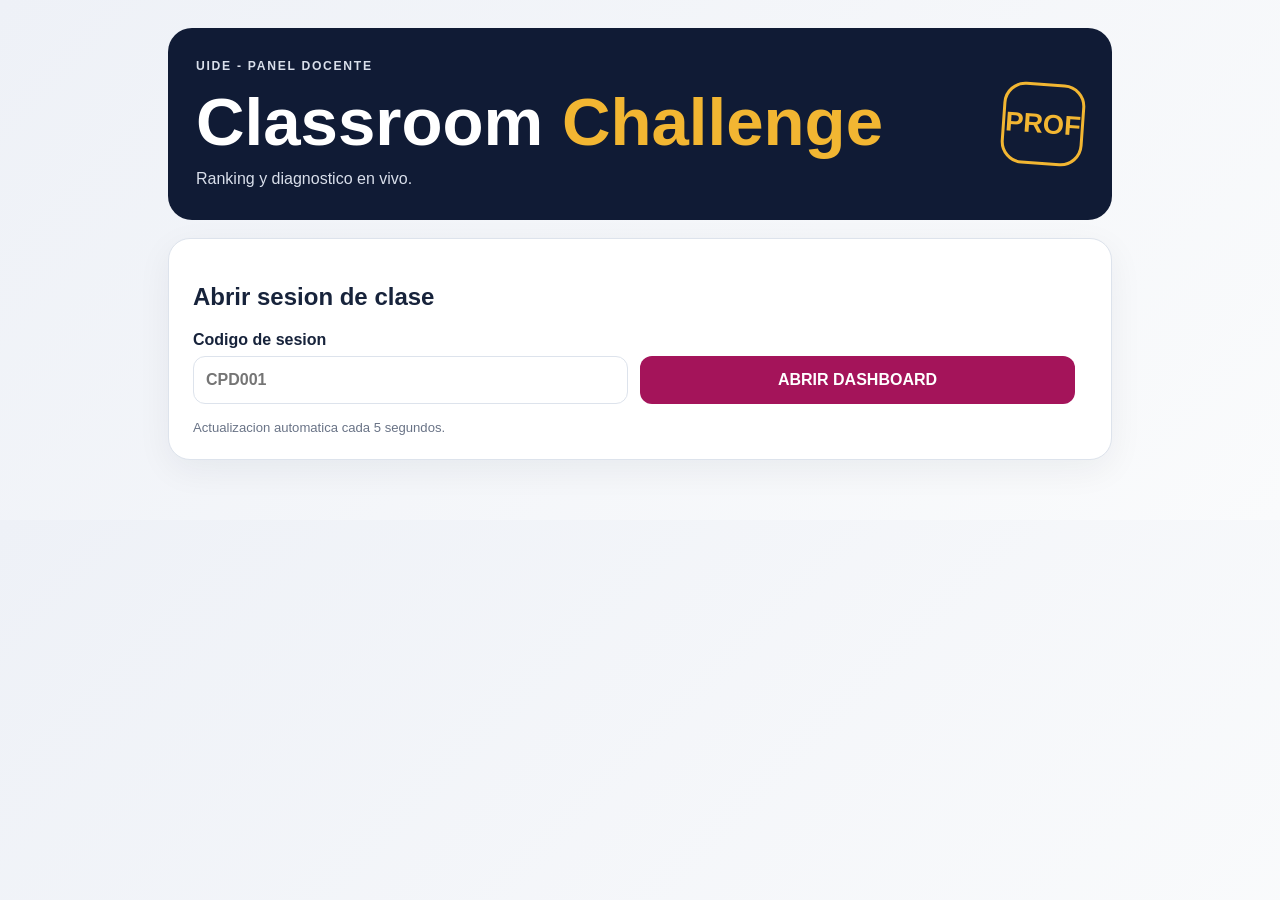
==== teacher.html @ 7f76e87a "Add teacher dashboard page" ====
<!doctype html><html lang="es"><head><meta charset="utf-8"><meta name="viewport" content="width=device-width,initial-scale=1"><title>Classroom Challenge - Docente</title><link rel="stylesheet" href="css/styles.css"></head><body><main class="shell"><header class="hero"><div><p class="eyebrow">UIDE - Panel docente</p><h1>Classroom <span>Challenge</span></h1><p>Ranking y diagnostico en vivo.</p></div><div class="hero-mark">PROF</div></header><section id="teacherLogin" class="card"><h2>Abrir sesion de clase</h2><form id="teacherForm"><label>Codigo de sesion<input id="teacherCode" maxlength="10" placeholder="CPD001"></label><button class="primary">ABRIR DASHBOARD</button></form><p class="note">Actualizacion automatica cada 5 segundos.</p></section><section id="dashboard" class="hidden"><div class="card dashboard-head"><div><p class="eyebrow">Sesion en vivo</p><h2 id="sessionTitle"></h2><p id="sessionMeta" class="note"></p></div><div class="live">EN VIVO</div></div><div class="teacher-stats"><div class="card metric"><b id="teamsCount">0</b><small>Equipos</small></div><div class="card metric"><b id="finishedCount">0</b><small>Finalizados</small></div><div class="card metric"><b id="avgAccuracy">-</b><small>Precision media</small></div><div class="card metric"><b id="answersCount">0</b><small>Respuestas</small></div></div><section class="card"><div class="section-title"><h2>Ranking en vivo</h2><span id="updatedAt" class="note"></span></div><div class="table-wrap"><table><thead><tr><th>#</th><th>Equipo</th><th>Puntos</th><th>Aciertos</th><th>Tiempo</th><th>Estado</th></tr></thead><tbody id="rankingBody"></tbody></table></div></section><div class="dashboard-grid"><section class="card"><h2>Rendimiento por categoria</h2><div id="categoryAnalytics"></div></section><section class="card"><h2>Preguntas con mas errores</h2><div id="hardQuestions"></div></section></div><button id="changeSession" class="secondary">Cambiar de sesion</button></section></main><script src="js/database.js"></script><script src="js/teacher.js"></script></body></html>
---- css/styles.css ----
:root{--navy:#101b35;--magenta:#a4145a;--yellow:#f2b632;--bg:#f4f6fa;--card:#fff;--text:#17233b;--muted:#697386;--line:#dde3ec;--ok:#13795b;--bad:#b42318}*{box-sizing:border-box}body{margin:0;font-family:Inter,Segoe UI,Arial,sans-serif;background:linear-gradient(135deg,#eef1f7,#fafbfc);color:var(--text)}button,input,select{font:inherit}.shell{max-width:980px;margin:auto;padding:28px 18px 60px}.hero{background:var(--navy);color:#fff;border-radius:24px;padding:28px;display:flex;align-items:center;justify-content:space-between;gap:20px;margin-bottom:18px}.hero h1{font-size:clamp(2.1rem,6vw,4.2rem);margin:.15em 0}.hero h1 span{color:var(--yellow)}.hero p{margin:.25em 0;color:#d9dfeb}.hero-mark{width:82px;height:82px;border:3px solid var(--yellow);border-radius:22px;display:grid;place-items:center;font-weight:900;font-size:1.7rem;color:var(--yellow);transform:rotate(4deg)}.card{background:var(--card);border:1px solid var(--line);border-radius:22px;padding:24px;box-shadow:0 10px 35px rgba(16,27,53,.06)}.hidden{display:none!important}.eyebrow{text-transform:uppercase;letter-spacing:.14em;font-size:.76rem;font-weight:800;color:var(--muted)}.modes{display:grid;grid-template-columns:1fr 1fr;gap:12px}.mode{border:1px solid var(--line);background:#fff;border-radius:16px;padding:18px;text-align:left;cursor:pointer}.mode b,.mode small{display:block}.mode b{font-size:1.05rem;margin-bottom:6px}.mode small,.note{color:var(--muted)}.mode.selected{border:2px solid var(--magenta);background:#fff8fb}form{display:grid;grid-template-columns:1fr 1fr auto;gap:12px;align-items:end;margin-top:20px}label{display:flex;flex-direction:column;gap:7px;font-weight:700}input,select{height:48px;border:1px solid var(--line);border-radius:12px;padding:0 12px;background:#fff}.primary,.secondary{height:48px;border:0;border-radius:12px;padding:0 20px;font-weight:900;cursor:pointer}.primary{background:var(--magenta);color:#fff}.secondary{background:#fff;border:1px solid var(--line);width:100%}.note{font-size:.82rem;margin:16px 0 0}.hud{display:flex;gap:18px;justify-content:space-between;flex-wrap:wrap}.track{height:8px;background:#edf0f5;border-radius:99px;overflow:hidden;margin:16px 0 24px}.track div{height:100%;width:0;background:linear-gradient(90deg,var(--magenta),var(--yellow));transition:width .25s}.answers{display:grid;grid-template-columns:1fr 1fr;gap:12px;margin-top:22px}.answer{min-height:70px;border:1px solid var(--line);border-radius:14px;background:#fff;padding:15px;text-align:left;font-weight:700;cursor:pointer}.answer:hover{border-color:var(--magenta);transform:translateY(-1px)}.answer:disabled{cursor:default;transform:none}.feedback{margin-top:16px;padding:15px;border-radius:14px;border:1px solid var(--line)}.feedback.ok{background:#f0faf6;border-color:#9bd5bf}.feedback.bad{background:#fff5f4;border-color:#efb6b1}.finish{font-size:3.5rem}.big{font-size:3.2rem;font-weight:900;color:var(--magenta)}.stats{display:grid;grid-template-columns:repeat(3,1fr);gap:10px;margin:18px 0}.stats div{background:#f5f7fa;border-radius:14px;padding:14px}.stats b,.stats small{display:block}.stats b{font-size:1.35rem}.stats small{color:var(--muted)}.category-results{margin:14px 0 20px}.cat-row{display:grid;grid-template-columns:1fr auto;gap:10px;border-bottom:1px solid var(--line);padding:8px 0}.cat-row span:last-child{font-weight:800}@media(max-width:720px){.modes,form,.answers{grid-template-columns:1fr}.hero-mark{display:none}.stats{grid-template-columns:repeat(3,1fr)}.shell{padding:14px}}
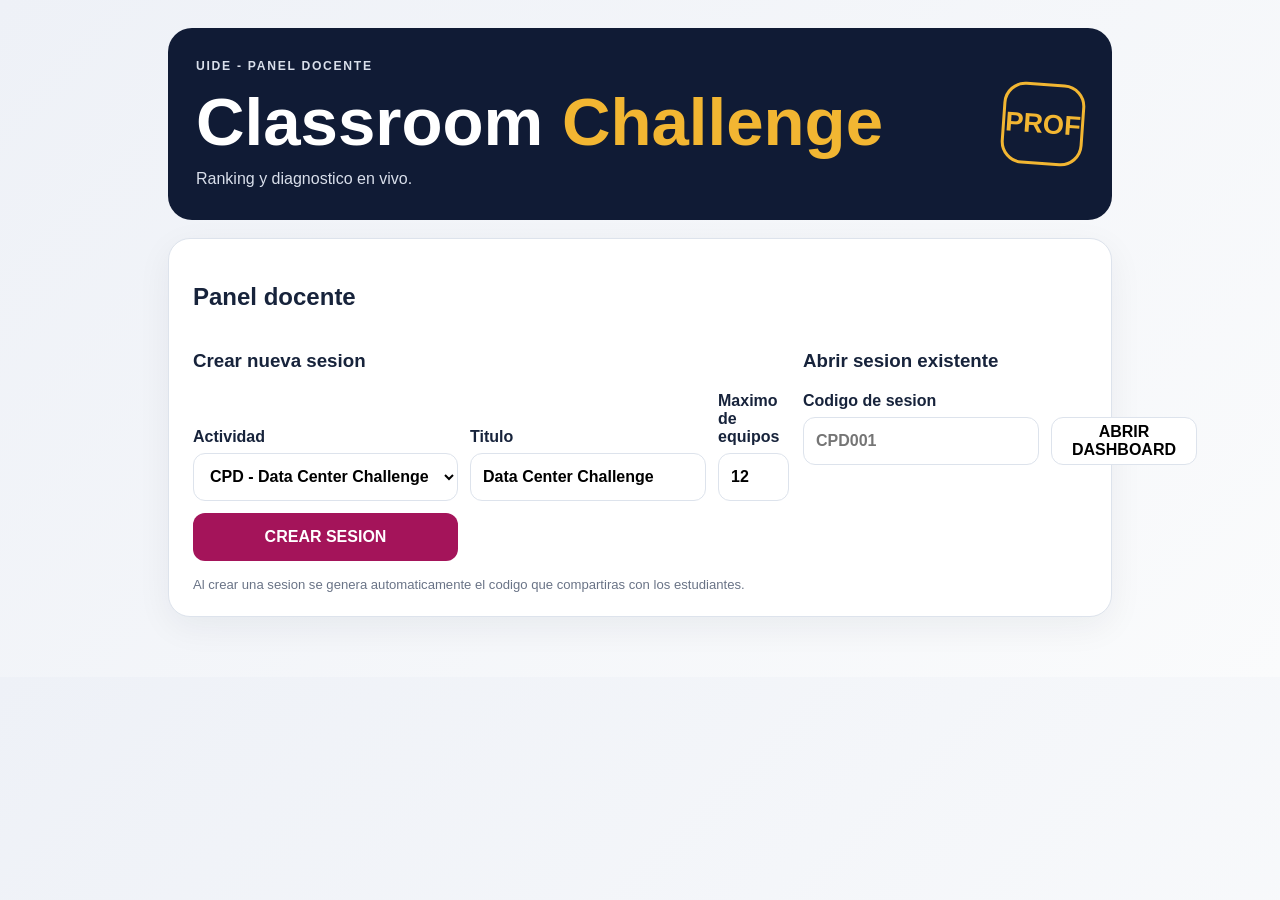
==== commit 6e5a98e0: "Add session creator to teacher dashboard" ====
--- a/teacher.html
+++ b/teacher.html
@@ -1 +1 @@
-<!doctype html><html lang="es"><head><meta charset="utf-8"><meta name="viewport" content="width=device-width,initial-scale=1"><title>Classroom Challenge - Docente</title><link rel="stylesheet" href="css/styles.css"></head><body><main class="shell"><header class="hero"><div><p class="eyebrow">UIDE - Panel docente</p><h1>Classroom <span>Challenge</span></h1><p>Ranking y diagnostico en vivo.</p></div><div class="hero-mark">PROF</div></header><section id="teacherLogin" class="card"><h2>Abrir sesion de clase</h2><form id="teacherForm"><label>Codigo de sesion<input id="teacherCode" maxlength="10" placeholder="CPD001"></label><button class="primary">ABRIR DASHBOARD</button></form><p class="note">Actualizacion automatica cada 5 segundos.</p></section><section id="dashboard" class="hidden"><div class="card dashboard-head"><div><p class="eyebrow">Sesion en vivo</p><h2 id="sessionTitle"></h2><p id="sessionMeta" class="note"></p></div><div class="live">EN VIVO</div></div><div class="teacher-stats"><div class="card metric"><b id="teamsCount">0</b><small>Equipos</small></div><div class="card metric"><b id="finishedCount">0</b><small>Finalizados</small></div><div class="card metric"><b id="avgAccuracy">-</b><small>Precision media</small></div><div class="card metric"><b id="answersCount">0</b><small>Respuestas</small></div></div><section class="card"><div class="section-title"><h2>Ranking en vivo</h2><span id="updatedAt" class="note"></span></div><div class="table-wrap"><table><thead><tr><th>#</th><th>Equipo</th><th>Puntos</th><th>Aciertos</th><th>Tiempo</th><th>Estado</th></tr></thead><tbody id="rankingBody"></tbody></table></div></section><div class="dashboard-grid"><section class="card"><h2>Rendimiento por categoria</h2><div id="categoryAnalytics"></div></section><section class="card"><h2>Preguntas con mas errores</h2><div id="hardQuestions"></div></section></div><button id="changeSession" class="secondary">Cambiar de sesion</button></section></main><script src="js/database.js"></script><script src="js/teacher.js"></script></body></html>+<!doctype html><html lang="es"><head><meta charset="utf-8"><meta name="viewport" content="width=device-width,initial-scale=1"><title>Classroom Challenge - Docente</title><link rel="stylesheet" href="css/styles.css"></head><body><main class="shell"><header class="hero"><div><p class="eyebrow">UIDE - Panel docente</p><h1>Classroom <span>Challenge</span></h1><p>Ranking y diagnostico en vivo.</p></div><div class="hero-mark">PROF</div></header><section id="teacherLogin" class="card"><h2>Panel docente</h2><div class="dashboard-grid"><div><h3>Crear nueva sesion</h3><form id="createSessionForm"><label>Actividad<select id="newQuiz"><option value="cpd">CPD - Data Center Challenge</option></select></label><label>Titulo<input id="newTitle" value="Data Center Challenge"></label><label>Maximo de equipos<input id="newMaxTeams" type="number" min="1" max="12" value="12"></label><button class="primary">CREAR SESION</button></form></div><div><h3>Abrir sesion existente</h3><form id="teacherForm"><label>Codigo de sesion<input id="teacherCode" maxlength="10" placeholder="CPD001"></label><button class="secondary">ABRIR DASHBOARD</button></form></div></div><p class="note">Al crear una sesion se genera automaticamente el codigo que compartiras con los estudiantes.</p></section><section id="dashboard" class="hidden"><div class="card dashboard-head"><div><p class="eyebrow">Sesion en vivo</p><h2 id="sessionTitle"></h2><p id="sessionMeta" class="note"></p></div><div class="live">EN VIVO</div></div><div class="teacher-stats"><div class="card metric"><b id="teamsCount">0</b><small>Equipos</small></div><div class="card metric"><b id="finishedCount">0</b><small>Finalizados</small></div><div class="card metric"><b id="avgAccuracy">-</b><small>Precision media</small></div><div class="card metric"><b id="answersCount">0</b><small>Respuestas</small></div></div><section class="card"><div class="section-title"><h2>Ranking en vivo</h2><span id="updatedAt" class="note"></span></div><div class="table-wrap"><table><thead><tr><th>#</th><th>Equipo</th><th>Puntos</th><th>Aciertos</th><th>Tiempo</th><th>Estado</th></tr></thead><tbody id="rankingBody"></tbody></table></div></section><div class="dashboard-grid"><section class="card"><h2>Rendimiento por categoria</h2><div id="categoryAnalytics"></div></section><section class="card"><h2>Preguntas con mas errores</h2><div id="hardQuestions"></div></section></div><button id="changeSession" class="secondary">Cambiar de sesion</button></section></main><script src="js/database.js"></script><script src="js/teacher.js"></script></body></html>
--- a/css/styles.css
+++ b/css/styles.css
@@ -1 +1,3 @@
-:root{--navy:#101b35;--magenta:#a4145a;--yellow:#f2b632;--bg:#f4f6fa;--card:#fff;--text:#17233b;--muted:#697386;--line:#dde3ec;--ok:#13795b;--bad:#b42318}*{box-sizing:border-box}body{margin:0;font-family:Inter,Segoe UI,Arial,sans-serif;background:linear-gradient(135deg,#eef1f7,#fafbfc);color:var(--text)}button,input,select{font:inherit}.shell{max-width:980px;margin:auto;padding:28px 18px 60px}.hero{background:var(--navy);color:#fff;border-radius:24px;padding:28px;display:flex;align-items:center;justify-content:space-between;gap:20px;margin-bottom:18px}.hero h1{font-size:clamp(2.1rem,6vw,4.2rem);margin:.15em 0}.hero h1 span{color:var(--yellow)}.hero p{margin:.25em 0;color:#d9dfeb}.hero-mark{width:82px;height:82px;border:3px solid var(--yellow);border-radius:22px;display:grid;place-items:center;font-weight:900;font-size:1.7rem;color:var(--yellow);transform:rotate(4deg)}.card{background:var(--card);border:1px solid var(--line);border-radius:22px;padding:24px;box-shadow:0 10px 35px rgba(16,27,53,.06)}.hidden{display:none!important}.eyebrow{text-transform:uppercase;letter-spacing:.14em;font-size:.76rem;font-weight:800;color:var(--muted)}.modes{display:grid;grid-template-columns:1fr 1fr;gap:12px}.mode{border:1px solid var(--line);background:#fff;border-radius:16px;padding:18px;text-align:left;cursor:pointer}.mode b,.mode small{display:block}.mode b{font-size:1.05rem;margin-bottom:6px}.mode small,.note{color:var(--muted)}.mode.selected{border:2px solid var(--magenta);background:#fff8fb}form{display:grid;grid-template-columns:1fr 1fr auto;gap:12px;align-items:end;margin-top:20px}label{display:flex;flex-direction:column;gap:7px;font-weight:700}input,select{height:48px;border:1px solid var(--line);border-radius:12px;padding:0 12px;background:#fff}.primary,.secondary{height:48px;border:0;border-radius:12px;padding:0 20px;font-weight:900;cursor:pointer}.primary{background:var(--magenta);color:#fff}.secondary{background:#fff;border:1px solid var(--line);width:100%}.note{font-size:.82rem;margin:16px 0 0}.hud{display:flex;gap:18px;justify-content:space-between;flex-wrap:wrap}.track{height:8px;background:#edf0f5;border-radius:99px;overflow:hidden;margin:16px 0 24px}.track div{height:100%;width:0;background:linear-gradient(90deg,var(--magenta),var(--yellow));transition:width .25s}.answers{display:grid;grid-template-columns:1fr 1fr;gap:12px;margin-top:22px}.answer{min-height:70px;border:1px solid var(--line);border-radius:14px;background:#fff;padding:15px;text-align:left;font-weight:700;cursor:pointer}.answer:hover{border-color:var(--magenta);transform:translateY(-1px)}.answer:disabled{cursor:default;transform:none}.feedback{margin-top:16px;padding:15px;border-radius:14px;border:1px solid var(--line)}.feedback.ok{background:#f0faf6;border-color:#9bd5bf}.feedback.bad{background:#fff5f4;border-color:#efb6b1}.finish{font-size:3.5rem}.big{font-size:3.2rem;font-weight:900;color:var(--magenta)}.stats{display:grid;grid-template-columns:repeat(3,1fr);gap:10px;margin:18px 0}.stats div{background:#f5f7fa;border-radius:14px;padding:14px}.stats b,.stats small{display:block}.stats b{font-size:1.35rem}.stats small{color:var(--muted)}.category-results{margin:14px 0 20px}.cat-row{display:grid;grid-template-columns:1fr auto;gap:10px;border-bottom:1px solid var(--line);padding:8px 0}.cat-row span:last-child{font-weight:800}@media(max-width:720px){.modes,form,.answers{grid-template-columns:1fr}.hero-mark{display:none}.stats{grid-template-columns:repeat(3,1fr)}.shell{padding:14px}}+:root{--navy:#101b35;--magenta:#a4145a;--yellow:#f2b632;--bg:#f4f6fa;--card:#fff;--text:#17233b;--muted:#697386;--line:#dde3ec;--ok:#13795b;--bad:#b42318}*{box-sizing:border-box}body{margin:0;font-family:Inter,Segoe UI,Arial,sans-serif;background:linear-gradient(135deg,#eef1f7,#fafbfc);color:var(--text)}button,input,select{font:inherit}.shell{max-width:980px;margin:auto;padding:28px 18px 60px}.hero{background:var(--navy);color:#fff;border-radius:24px;padding:28px;display:flex;align-items:center;justify-content:space-between;gap:20px;margin-bottom:18px}.hero h1{font-size:clamp(2.1rem,6vw,4.2rem);margin:.15em 0}.hero h1 span{color:var(--yellow)}.hero p{margin:.25em 0;color:#d9dfeb}.hero-mark{width:82px;height:82px;border:3px solid var(--yellow);border-radius:22px;display:grid;place-items:center;font-weight:900;font-size:1.7rem;color:var(--yellow);transform:rotate(4deg)}.card{background:var(--card);border:1px solid var(--line);border-radius:22px;padding:24px;box-shadow:0 10px 35px rgba(16,27,53,.06)}.hidden{display:none!important}.eyebrow{text-transform:uppercase;letter-spacing:.14em;font-size:.76rem;font-weight:800;color:var(--muted)}.modes{display:grid;grid-template-columns:1fr 1fr;gap:12px}.mode{border:1px solid var(--line);background:#fff;border-radius:16px;padding:18px;text-align:left;cursor:pointer}.mode b,.mode small{display:block}.mode b{font-size:1.05rem;margin-bottom:6px}.mode small,.note{color:var(--muted)}.mode.selected{border:2px solid var(--magenta);background:#fff8fb}form{display:grid;grid-template-columns:1fr 1fr auto;gap:12px;align-items:end;margin-top:20px}label{display:flex;flex-direction:column;gap:7px;font-weight:700}input,select{height:48px;border:1px solid var(--line);border-radius:12px;padding:0 12px;background:#fff}.primary,.secondary{height:48px;border:0;border-radius:12px;padding:0 20px;font-weight:900;cursor:pointer}.primary{background:var(--magenta);color:#fff}.secondary{background:#fff;border:1px solid var(--line);width:100%}.note{font-size:.82rem;margin:16px 0 0}.hud{display:flex;gap:18px;justify-content:space-between;flex-wrap:wrap}.track{height:8px;background:#edf0f5;border-radius:99px;overflow:hidden;margin:16px 0 24px}.track div{height:100%;width:0;background:linear-gradient(90deg,var(--magenta),var(--yellow));transition:width .25s}.answers{display:grid;grid-template-columns:1fr 1fr;gap:12px;margin-top:22px}.answer{min-height:70px;border:1px solid var(--line);border-radius:14px;background:#fff;padding:15px;text-align:left;font-weight:700;cursor:pointer}.answer:hover{border-color:var(--magenta);transform:translateY(-1px)}.answer:disabled{cursor:default;transform:none}.feedback{margin-top:16px;padding:15px;border-radius:14px;border:1px solid var(--line)}.feedback.ok{background:#f0faf6;border-color:#9bd5bf}.feedback.bad{background:#fff5f4;border-color:#efb6b1}.finish{font-size:3.5rem}.big{font-size:3.2rem;font-weight:900;color:var(--magenta)}.stats{display:grid;grid-template-columns:repeat(3,1fr);gap:10px;margin:18px 0}.stats div{background:#f5f7fa;border-radius:14px;padding:14px}.stats b,.stats small{display:block}.stats b{font-size:1.35rem}.stats small{color:var(--muted)}.category-results{margin:14px 0 20px}.cat-row{display:grid;grid-template-columns:1fr auto;gap:10px;border-bottom:1px solid var(--line);padding:8px 0}.cat-row span:last-child{font-weight:800}@media(max-width:720px){.modes,form,.answers{grid-template-columns:1fr}.hero-mark{display:none}.stats{grid-template-columns:repeat(3,1fr)}.shell{padding:14px}}
+/* Teacher dashboard */
+.dashboard-head{display:flex;align-items:center;justify-content:space-between;margin-bottom:14px}.live{font-weight:900;color:var(--ok);background:#effaf5;border:1px solid #b9dfcf;border-radius:999px;padding:9px 13px}.teacher-stats{display:grid;grid-template-columns:repeat(4,1fr);gap:12px;margin:14px 0}.metric{text-align:center}.metric b,.metric small{display:block}.metric b{font-size:2rem;color:var(--navy)}.metric small{color:var(--muted);margin-top:4px}.section-title{display:flex;justify-content:space-between;align-items:center}.table-wrap{overflow:auto}table{width:100%;border-collapse:collapse}th,td{text-align:left;padding:13px 10px;border-bottom:1px solid var(--line);white-space:nowrap}th{font-size:.78rem;text-transform:uppercase;letter-spacing:.08em;color:var(--muted)}.rank{font-size:1.1rem}.status{display:inline-block;padding:6px 9px;border-radius:999px;font-size:.78rem;font-weight:800}.status.finished{background:#effaf5;color:var(--ok)}.status.playing{background:#fff7e6;color:#8a5a00}.empty{text-align:center;color:var(--muted);padding:30px}.dashboard-grid{display:grid;grid-template-columns:1fr 1fr;gap:14px;margin:14px 0}.analytic{margin:14px 0}.analytic>div:first-child{display:flex;justify-content:space-between}.analytic small,.hard span{display:block;color:var(--muted);font-size:.78rem;margin-top:5px}.mini-track{height:8px;background:#edf0f5;border-radius:99px;overflow:hidden;margin-top:6px}.mini-track i{display:block;height:100%;background:linear-gradient(90deg,var(--magenta),var(--yellow));border-radius:99px}.hard{padding:12px 0;border-bottom:1px solid var(--line)}@media(max-width:720px){.teacher-stats{grid-template-columns:1fr 1fr}.dashboard-grid{grid-template-columns:1fr}.dashboard-head{align-items:flex-start;gap:10px}.live{font-size:.75rem}}
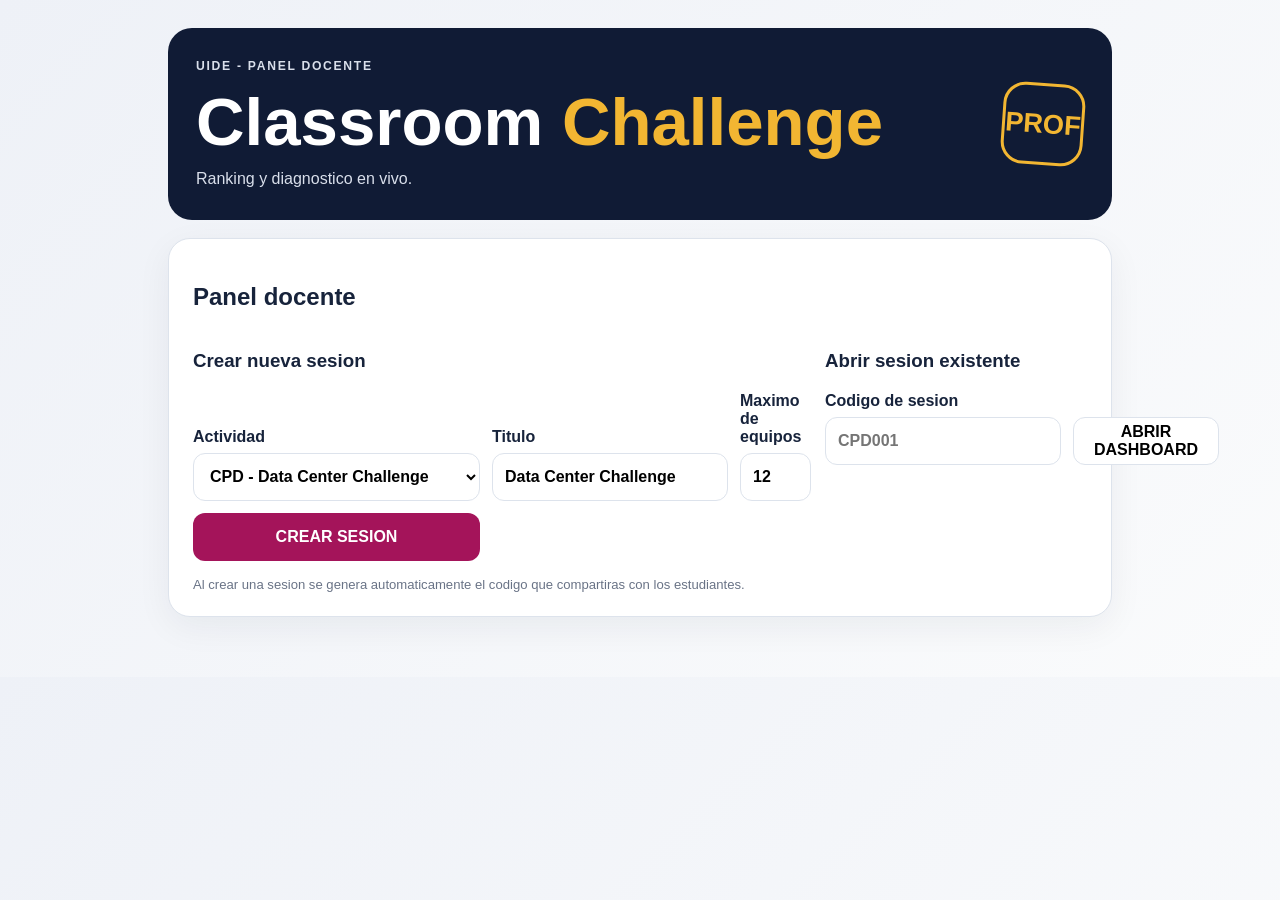
==== commit e6d4cb20: "Add Active Directory activity to teacher session selector" ====
--- a/teacher.html
+++ b/teacher.html
@@ -1 +1 @@
-<!doctype html><html lang="es"><head><meta charset="utf-8"><meta name="viewport" content="width=device-width,initial-scale=1"><title>Classroom Challenge - Docente</title><link rel="stylesheet" href="css/styles.css"></head><body><main class="shell"><header class="hero"><div><p class="eyebrow">UIDE - Panel docente</p><h1>Classroom <span>Challenge</span></h1><p>Ranking y diagnostico en vivo.</p></div><div class="hero-mark">PROF</div></header><section id="teacherLogin" class="card"><h2>Panel docente</h2><div class="dashboard-grid"><div><h3>Crear nueva sesion</h3><form id="createSessionForm"><label>Actividad<select id="newQuiz"><option value="cpd">CPD - Data Center Challenge</option></select></label><label>Titulo<input id="newTitle" value="Data Center Challenge"></label><label>Maximo de equipos<input id="newMaxTeams" type="number" min="1" max="12" value="12"></label><button class="primary">CREAR SESION</button></form></div><div><h3>Abrir sesion existente</h3><form id="teacherForm"><label>Codigo de sesion<input id="teacherCode" maxlength="10" placeholder="CPD001"></label><button class="secondary">ABRIR DASHBOARD</button></form></div></div><p class="note">Al crear una sesion se genera automaticamente el codigo que compartiras con los estudiantes.</p></section><section id="dashboard" class="hidden"><div class="card dashboard-head"><div><p class="eyebrow">Sesion en vivo</p><h2 id="sessionTitle"></h2><p id="sessionMeta" class="note"></p></div><div class="live">EN VIVO</div></div><div class="teacher-stats"><div class="card metric"><b id="teamsCount">0</b><small>Equipos</small></div><div class="card metric"><b id="finishedCount">0</b><small>Finalizados</small></div><div class="card metric"><b id="avgAccuracy">-</b><small>Precision media</small></div><div class="card metric"><b id="answersCount">0</b><small>Respuestas</small></div></div><section class="card"><div class="section-title"><h2>Ranking en vivo</h2><span id="updatedAt" class="note"></span></div><div class="table-wrap"><table><thead><tr><th>#</th><th>Equipo</th><th>Puntos</th><th>Aciertos</th><th>Tiempo</th><th>Estado</th></tr></thead><tbody id="rankingBody"></tbody></table></div></section><div class="dashboard-grid"><section class="card"><h2>Rendimiento por categoria</h2><div id="categoryAnalytics"></div></section><section class="card"><h2>Preguntas con mas errores</h2><div id="hardQuestions"></div></section></div><button id="changeSession" class="secondary">Cambiar de sesion</button></section></main><script src="js/database.js"></script><script src="js/teacher.js"></script></body></html>+<!doctype html><html lang="es"><head><meta charset="utf-8"><meta name="viewport" content="width=device-width,initial-scale=1"><title>Classroom Challenge - Docente</title><link rel="stylesheet" href="css/styles.css"></head><body><main class="shell"><header class="hero"><div><p class="eyebrow">UIDE - Panel docente</p><h1>Classroom <span>Challenge</span></h1><p>Ranking y diagnostico en vivo.</p></div><div class="hero-mark">PROF</div></header><section id="teacherLogin" class="card"><h2>Panel docente</h2><div class="dashboard-grid"><div><h3>Crear nueva sesion</h3><form id="createSessionForm"><label>Actividad<select id="newQuiz"><option value="cpd">CPD - Data Center Challenge</option><option value="ad">AD - Active Directory Challenge</option></select></label><label>Titulo<input id="newTitle" value="Data Center Challenge"></label><label>Maximo de equipos<input id="newMaxTeams" type="number" min="1" max="12" value="12"></label><button class="primary">CREAR SESION</button></form></div><div><h3>Abrir sesion existente</h3><form id="teacherForm"><label>Codigo de sesion<input id="teacherCode" maxlength="10" placeholder="CPD001"></label><button class="secondary">ABRIR DASHBOARD</button></form></div></div><p class="note">Al crear una sesion se genera automaticamente el codigo que compartiras con los estudiantes.</p></section><section id="dashboard" class="hidden"><div class="card dashboard-head"><div><p class="eyebrow">Sesion en vivo</p><h2 id="sessionTitle"></h2><p id="sessionMeta" class="note"></p></div><div class="live">EN VIVO</div></div><div class="teacher-stats"><div class="card metric"><b id="teamsCount">0</b><small>Equipos</small></div><div class="card metric"><b id="finishedCount">0</b><small>Finalizados</small></div><div class="card metric"><b id="avgAccuracy">-</b><small>Precision media</small></div><div class="card metric"><b id="answersCount">0</b><small>Respuestas</small></div></div><section class="card"><div class="section-title"><h2>Ranking en vivo</h2><span id="updatedAt" class="note"></span></div><div class="table-wrap"><table><thead><tr><th>#</th><th>Equipo</th><th>Puntos</th><th>Aciertos</th><th>Tiempo</th><th>Estado</th></tr></thead><tbody id="rankingBody"></tbody></table></div></section><div class="dashboard-grid"><section class="card"><h2>Rendimiento por categoria</h2><div id="categoryAnalytics"></div></section><section class="card"><h2>Preguntas con mas errores</h2><div id="hardQuestions"></div></section></div><button id="changeSession" class="secondary">Cambiar de sesion</button></section></main><script src="js/database.js"></script><script src="js/teacher.js"></script></body></html>
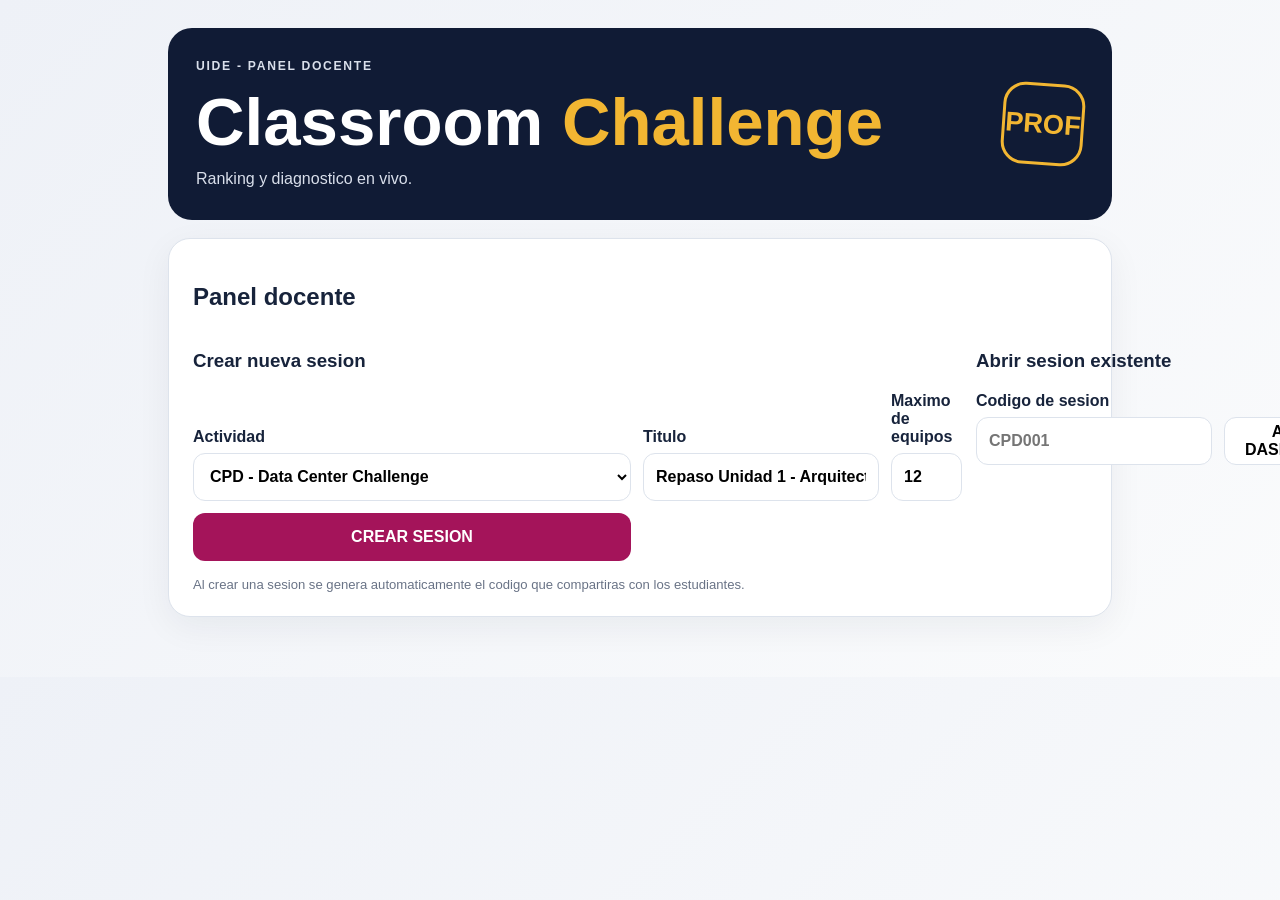
==== commit d4e3e933: "Añade Arquitectura U1 al panel docente" ====
--- a/teacher.html
+++ b/teacher.html
@@ -1 +1 @@
-<!doctype html><html lang="es"><head><meta charset="utf-8"><meta name="viewport" content="width=device-width,initial-scale=1"><title>Classroom Challenge - Docente</title><link rel="stylesheet" href="css/styles.css"></head><body><main class="shell"><header class="hero"><div><p class="eyebrow">UIDE - Panel docente</p><h1>Classroom <span>Challenge</span></h1><p>Ranking y diagnostico en vivo.</p></div><div class="hero-mark">PROF</div></header><section id="teacherLogin" class="card"><h2>Panel docente</h2><div class="dashboard-grid"><div><h3>Crear nueva sesion</h3><form id="createSessionForm"><label>Actividad<select id="newQuiz"><option value="cpd">CPD - Data Center Challenge</option><option value="ad">AD - Active Directory Challenge</option></select></label><label>Titulo<input id="newTitle" value="Data Center Challenge"></label><label>Maximo de equipos<input id="newMaxTeams" type="number" min="1" max="12" value="12"></label><button class="primary">CREAR SESION</button></form></div><div><h3>Abrir sesion existente</h3><form id="teacherForm"><label>Codigo de sesion<input id="teacherCode" maxlength="10" placeholder="CPD001"></label><button class="secondary">ABRIR DASHBOARD</button></form></div></div><p class="note">Al crear una sesion se genera automaticamente el codigo que compartiras con los estudiantes.</p></section><section id="dashboard" class="hidden"><div class="card dashboard-head"><div><p class="eyebrow">Sesion en vivo</p><h2 id="sessionTitle"></h2><p id="sessionMeta" class="note"></p></div><div class="live">EN VIVO</div></div><div class="teacher-stats"><div class="card metric"><b id="teamsCount">0</b><small>Equipos</small></div><div class="card metric"><b id="finishedCount">0</b><small>Finalizados</small></div><div class="card metric"><b id="avgAccuracy">-</b><small>Precision media</small></div><div class="card metric"><b id="answersCount">0</b><small>Respuestas</small></div></div><section class="card"><div class="section-title"><h2>Ranking en vivo</h2><span id="updatedAt" class="note"></span></div><div class="table-wrap"><table><thead><tr><th>#</th><th>Equipo</th><th>Puntos</th><th>Aciertos</th><th>Tiempo</th><th>Estado</th></tr></thead><tbody id="rankingBody"></tbody></table></div></section><div class="dashboard-grid"><section class="card"><h2>Rendimiento por categoria</h2><div id="categoryAnalytics"></div></section><section class="card"><h2>Preguntas con mas errores</h2><div id="hardQuestions"></div></section></div><button id="changeSession" class="secondary">Cambiar de sesion</button></section></main><script src="js/database.js"></script><script src="js/teacher.js"></script></body></html>+<!doctype html><html lang="es"><head><meta charset="utf-8"><meta name="viewport" content="width=device-width,initial-scale=1"><title>Classroom Challenge - Docente</title><link rel="stylesheet" href="css/styles.css"></head><body><main class="shell"><header class="hero"><div><p class="eyebrow">UIDE - Panel docente</p><h1>Classroom <span>Challenge</span></h1><p>Ranking y diagnostico en vivo.</p></div><div class="hero-mark">PROF</div></header><section id="teacherLogin" class="card"><h2>Panel docente</h2><div class="dashboard-grid"><div><h3>Crear nueva sesion</h3><form id="createSessionForm"><label>Actividad<select id="newQuiz"><option value="cpd">CPD - Data Center Challenge</option><option value="arq-u1">ARQ U1 - Arquitectura de Computadoras · Unidad 1</option><option value="ad">AD - Active Directory Challenge</option></select></label><label>Titulo<input id="newTitle" value="Repaso Unidad 1 - Arquitectura de Computadoras"></label><label>Maximo de equipos<input id="newMaxTeams" type="number" min="1" max="12" value="12"></label><button class="primary">CREAR SESION</button></form></div><div><h3>Abrir sesion existente</h3><form id="teacherForm"><label>Codigo de sesion<input id="teacherCode" maxlength="10" placeholder="CPD001"></label><button class="secondary">ABRIR DASHBOARD</button></form></div></div><p class="note">Al crear una sesion se genera automaticamente el codigo que compartiras con los estudiantes.</p></section><section id="dashboard" class="hidden"><div class="card dashboard-head"><div><p class="eyebrow">Sesion en vivo</p><h2 id="sessionTitle"></h2><p id="sessionMeta" class="note"></p></div><div class="live">EN VIVO</div></div><div class="teacher-stats"><div class="card metric"><b id="teamsCount">0</b><small>Equipos</small></div><div class="card metric"><b id="finishedCount">0</b><small>Finalizados</small></div><div class="card metric"><b id="avgAccuracy">-</b><small>Precision media</small></div><div class="card metric"><b id="answersCount">0</b><small>Respuestas</small></div></div><section class="card"><div class="section-title"><h2>Ranking en vivo</h2><span id="updatedAt" class="note"></span></div><div class="table-wrap"><table><thead><tr><th>#</th><th>Equipo</th><th>Puntos</th><th>Aciertos</th><th>Tiempo</th><th>Estado</th></tr></thead><tbody id="rankingBody"></tbody></table></div></section><div class="dashboard-grid"><section class="card"><h2>Rendimiento por categoria</h2><div id="categoryAnalytics"></div></section><section class="card"><h2>Preguntas con mas errores</h2><div id="hardQuestions"></div></section></div><button id="changeSession" class="secondary">Cambiar de sesion</button></section></main><script src="js/database.js"></script><script src="js/teacher.js"></script></body></html>
